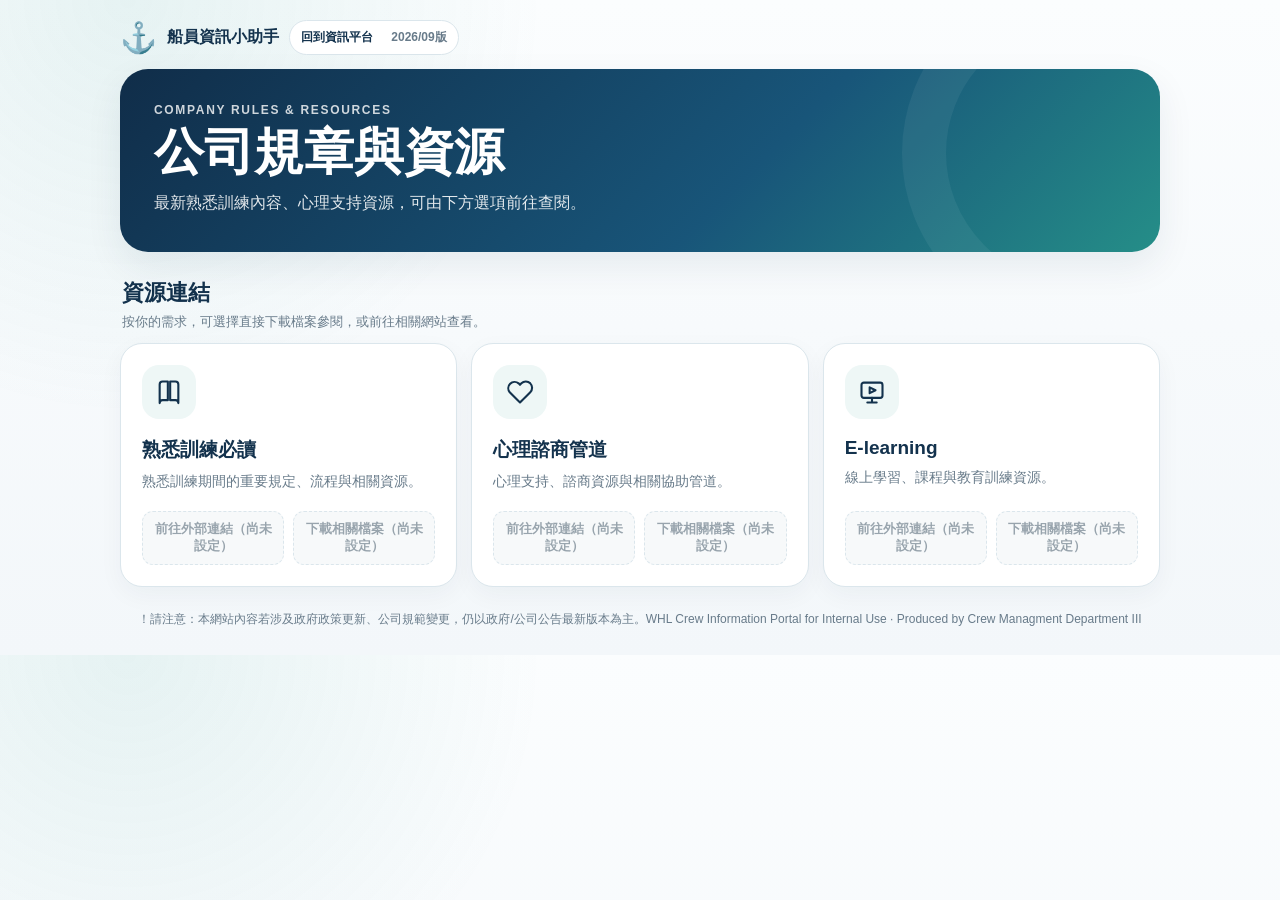
==== pages/company_resources.html @ 29b1fd74 "修改語法" ====
<!doctype html>
<html lang="zh-Hant">
<head>
<meta charset="utf-8">
<meta name="viewport" content="width=device-width,initial-scale=1">
<title>公司規章與資源</title>
<link rel="stylesheet" href="../assets_company_resources/css/styles.css">
</head>
<body>
<div class="wrap">

  <div class="topbar">
    <div class="brand">
      <div class="logo">⚓</div>
      <div>船員資訊小助手</div>
   <div class="ver">
      <!-- 在這裡加入返回平台的連結 -->
      <a href="../index.html" 
         target="_blank"
         style="color: var(--navy); text-decoration: none; font-weight: bold; margin-right: 15px;">
         回到資訊平台
      </a>
     2026/09版</div>
  </div>
  </div>

  <section class="hero">
    <div class="eyebrow">COMPANY RULES & RESOURCES</div>
    <h1>公司規章與資源</h1>
    <p>最新熟悉訓練內容、心理支持資源，可由下方選項前往查閱。</p>
  </section>

  <main>
    <div class="section-head">
      <h2>資源連結</h2>
      <p>按你的需求，可選擇直接下載檔案參閱，或前往相關網站查看。</p>
    </div>

    <div class="resource-grid" id="resourceGrid"></div>
  </main>

  <div class="footer">
    ！請注意：本網站內容若涉及政府政策更新、公司規範變更，仍以政府/公司公告最新版本為主。</dr>WHL Crew Information Portal for Internal Use · Produced by Crew Managment Department III
  </div>

</div>

<script src="../assets_company_resources/js/data.js"></script>
<script src="../assets_company_resources/js/app.js"></script>
</body>
</html>
---- assets_company_resources/css/styles.css ----
:root{
  --navy:#13324d;
  --teal:#2e978e;
  --ink:#193247;
  --muted:#687b8a;
  --line:#dbe6ec;
  --soft:#eef7f6;
  --shadow:0 14px 36px rgba(18,49,77,.08);
}
*{box-sizing:border-box}
html{scroll-behavior:smooth}
body{
  margin:0;
  font-family:-apple-system,BlinkMacSystemFont,"PingFang TC","Noto Sans TC","Microsoft JhengHei",sans-serif;
  color:var(--ink);
  background:radial-gradient(circle at 10% 0%,rgba(46,151,142,.10),transparent 26rem),linear-gradient(180deg,#fbfdfe 0%,#f3f7fa 100%);
}
a{color:inherit}
.wrap{max-width:1080px;margin:auto;padding:20px}
.topbar{display:flex;align-items:center;justify-content:space-between;gap:12px;margin-bottom:14px}
.brand{display:flex;align-items:center;gap:10px;font-weight:850;color:var(--navy)}
.logo{font-size:30px;line-height:1}
.ver{font-size:12px;color:var(--muted);background:#fff;border:1px solid var(--line);border-radius:999px;padding:8px 11px}
.hero{position:relative;overflow:hidden;color:#fff;border-radius:28px;padding:34px;background:linear-gradient(135deg,#102d49,#185579 60%,#258e88);box-shadow:var(--shadow)}
.hero:after{content:"";position:absolute;width:260px;height:260px;right:-90px;top:-90px;border-radius:50%;border:44px solid rgba(255,255,255,.055)}
.eyebrow{font-size:12px;font-weight:800;letter-spacing:.14em;opacity:.8}
h1{margin:8px 0 10px;font-size:clamp(32px,5vw,50px);line-height:1.08}
.hero p{margin:0;max-width:800px;color:rgba(255,255,255,.88);line-height:1.8}
.section-head{margin:26px 2px 12px}
.section-head h2{margin:0;color:var(--navy);font-size:22px}
.section-head p{margin:5px 0 0;color:var(--muted);font-size:13px}
.resource-grid{display:grid;grid-template-columns:repeat(3,1fr);gap:14px}
.resource-card{position:relative;display:flex;flex-direction:column;min-height:210px;padding:21px;border:1px solid var(--line);border-radius:22px;background:#fff;text-decoration:none;box-shadow:0 8px 24px rgba(18,49,77,.045);transition:.18s ease}
.resource-card:hover{
  transform:translateY(-2px);
  border-color:#c7dddd;
  box-shadow:0 12px 28px rgba(18,49,77,.065)
}
.card-top{display:flex;align-items:center;justify-content:space-between;gap:12px;margin-bottom:18px}
.icon{width:54px;height:54px;border-radius:17px;display:grid;place-items:center;background:var(--soft);color:var(--navy)}
.icon svg{width:28px;height:28px;fill:none;stroke:currentColor;stroke-width:1.8;stroke-linecap:round;stroke-linejoin:round}
.arrow{width:34px;height:34px;display:grid;place-items:center;border-radius:50%;background:#f5f9fb;color:var(--navy);font-weight:900;transition:.18s ease}
.resource-card h3{margin:0 0 8px;color:var(--navy);font-size:19px}
.resource-card p{margin:0;color:var(--muted);font-size:13.5px;line-height:1.65}

.action-group{
  margin-top:auto;
  padding-top:18px;
  display:grid;
  grid-template-columns:1fr 1fr;
  gap:9px;
}
.action-btn{
  min-height:42px;
  display:flex;
  align-items:center;
  justify-content:center;
  text-align:center;
  padding:9px 11px;
  border-radius:11px;
  border:1px solid var(--line);
  text-decoration:none;
  font-size:12.5px;
  font-weight:800;
  transition:.18s ease;
}
.action-btn.link{
  background:var(--navy);
  color:#fff;
  border-color:var(--navy);
}
.action-btn.link:hover{
  background:#1b4a6d;
}
.action-btn.download{
  background:var(--soft);
  color:#167a74;
  border-color:#b9ddd9;
}
.action-btn.download:hover{
  background:#e3f3f1;
}
.action-btn.disabled{
  background:#f7f9fa;
  color:#98a4ad;
  border-style:dashed;
  cursor:default;
}

.footer{text-align:center;color:var(--muted);font-size:12px;line-height:1.7;padding:22px 0 6px}
@media(max-width:900px){.resource-grid{grid-template-columns:1fr}}
@media(max-width:560px){.wrap{padding:13px}.hero{padding:24px 19px;border-radius:22px}.topbar{align-items:flex-start}.action-group{grid-template-columns:1fr}}
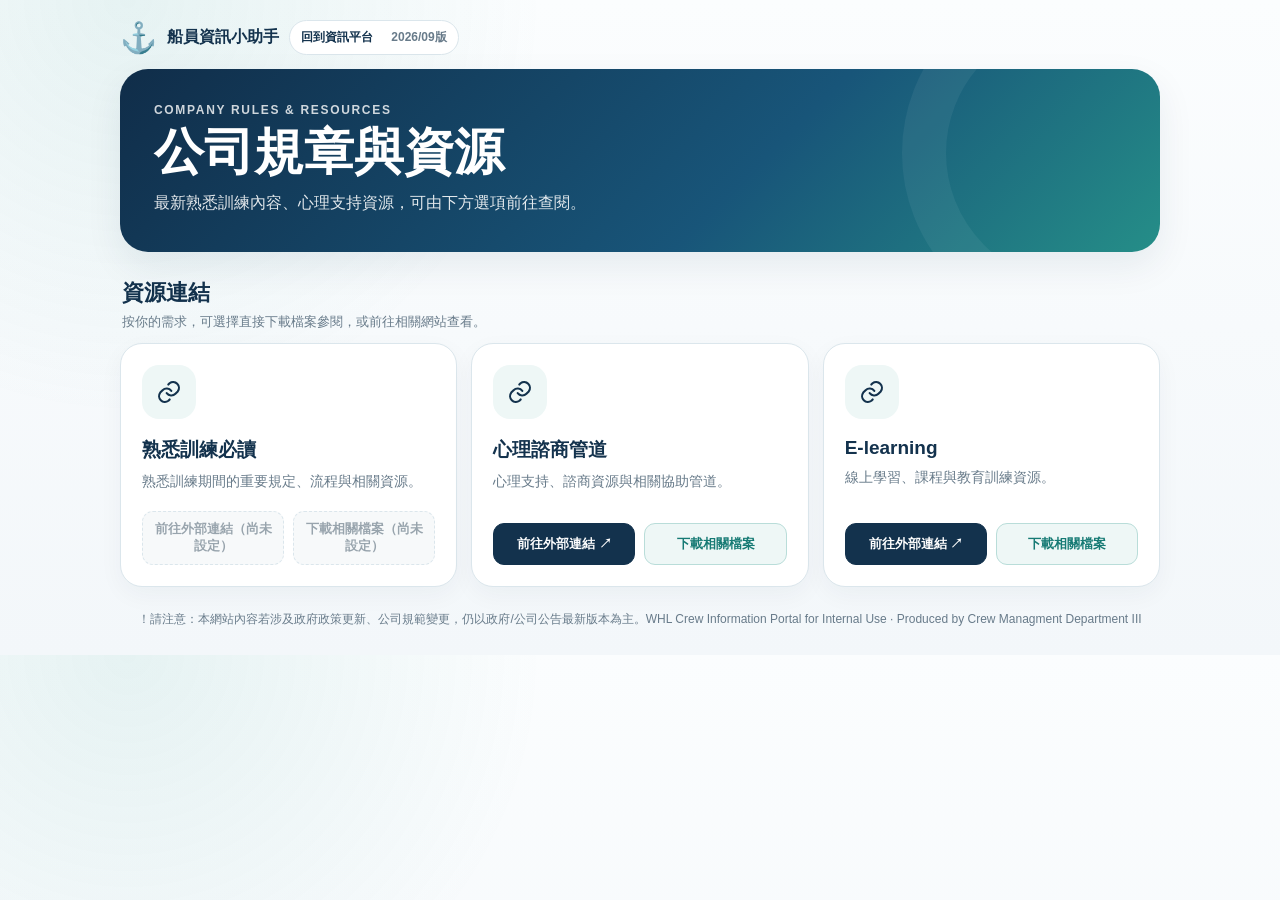
==== commit 39bb7779: "調整語法排版" ====
--- a/pages/company_resources.html
+++ b/pages/company_resources.html
@@ -10,9 +10,7 @@
 <div class="wrap">
 
   <div class="topbar">
-    <div class="brand">
-      <div class="logo">⚓</div>
-      <div>船員資訊小助手</div>
+    <div class="brand"><div class="logo">⚓</div><div>船員資訊小助手</div>
    <div class="ver">
       <!-- 在這裡加入返回平台的連結 -->
       <a href="../index.html" 
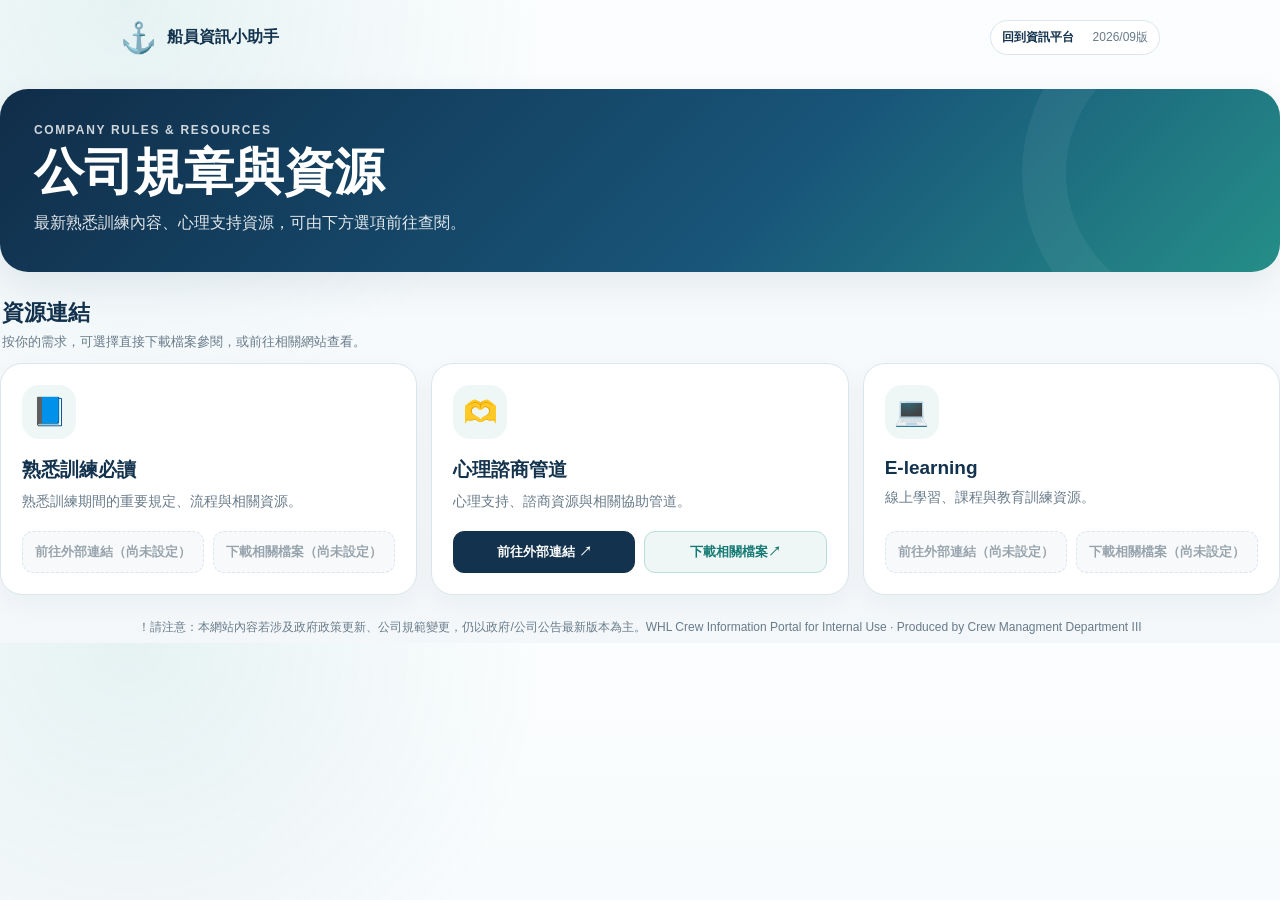
==== commit 35f452a2: "調整上方排版" ====
--- a/pages/company_resources.html
+++ b/pages/company_resources.html
@@ -11,6 +11,8 @@
 
   <div class="topbar">
     <div class="brand"><div class="logo">⚓</div><div>船員資訊小助手</div>
+    </div>
+    
    <div class="ver">
       <!-- 在這裡加入返回平台的連結 -->
       <a href="../index.html" 
--- a/assets_company_resources/css/styles.css
+++ b/assets_company_resources/css/styles.css
@@ -38,8 +38,8 @@
   box-shadow:0 12px 28px rgba(18,49,77,.065)
 }
 .card-top{display:flex;align-items:center;justify-content:space-between;gap:12px;margin-bottom:18px}
-.icon{width:54px;height:54px;border-radius:17px;display:grid;place-items:center;background:var(--soft);color:var(--navy)}
-.icon svg{width:28px;height:28px;fill:none;stroke:currentColor;stroke-width:1.8;stroke-linecap:round;stroke-linejoin:round}
+.icon{width:54px;height:54px;border-radius:17px;display:grid;place-items:center;background:var(--soft);font-size:28px;line-height:1;}
+
 .arrow{width:34px;height:34px;display:grid;place-items:center;border-radius:50%;background:#f5f9fb;color:var(--navy);font-weight:900;transition:.18s ease}
 .resource-card h3{margin:0 0 8px;color:var(--navy);font-size:19px}
 .resource-card p{margin:0;color:var(--muted);font-size:13.5px;line-height:1.65}
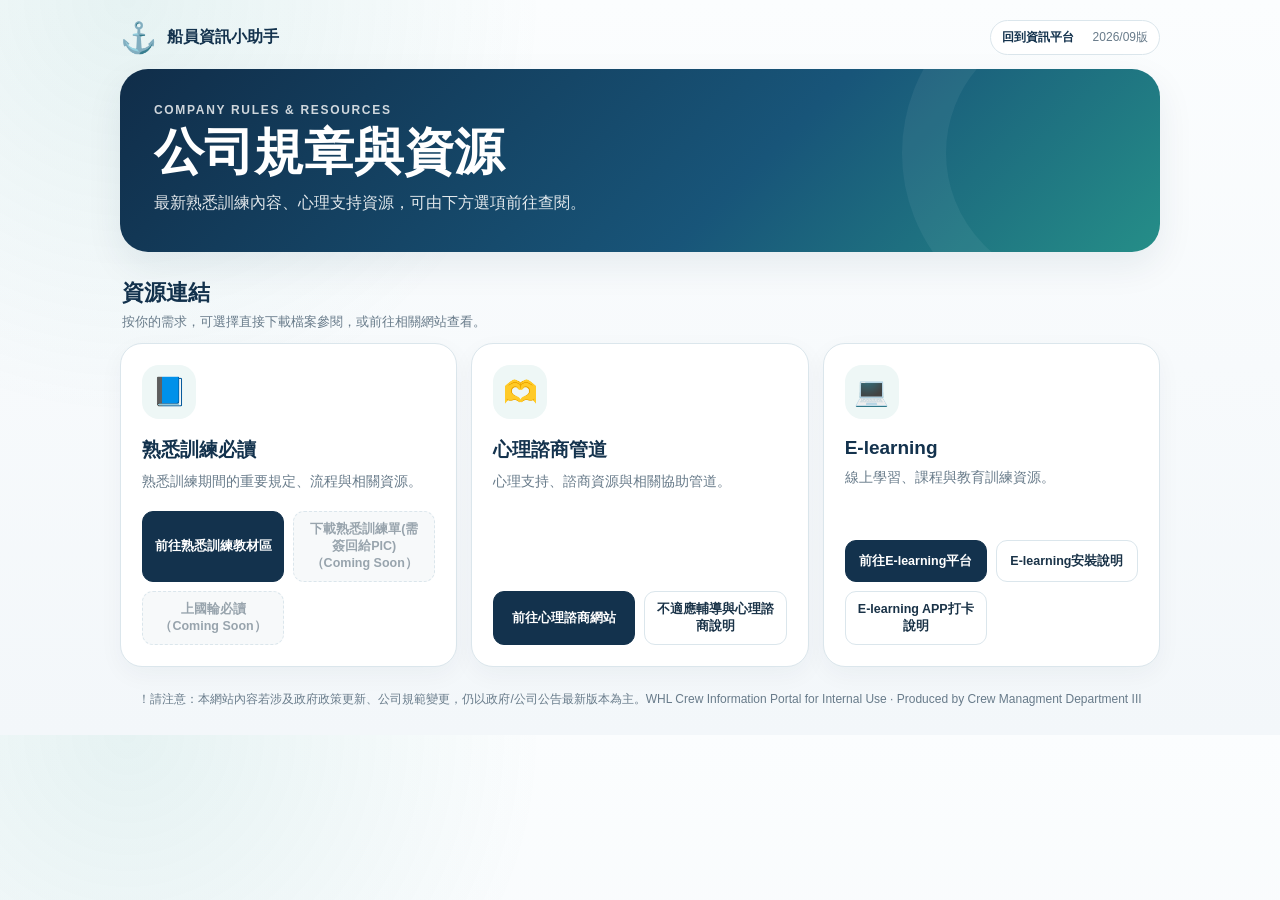
==== commit 79b4626d: "調整排版以改善可讀性" ====
--- a/pages/company_resources.html
+++ b/pages/company_resources.html
@@ -10,9 +10,11 @@
 <div class="wrap">
 
   <div class="topbar">
-    <div class="brand"><div class="logo">⚓</div><div>船員資訊小助手</div>
+    <div class="brand">
+      <div class="logo">⚓</div>
+      <div>船員資訊小助手</div>
     </div>
-    
+
    <div class="ver">
       <!-- 在這裡加入返回平台的連結 -->
       <a href="../index.html" 
@@ -21,7 +23,6 @@
          回到資訊平台
       </a>
      2026/09版</div>
-  </div>
   </div>
 
   <section class="hero">
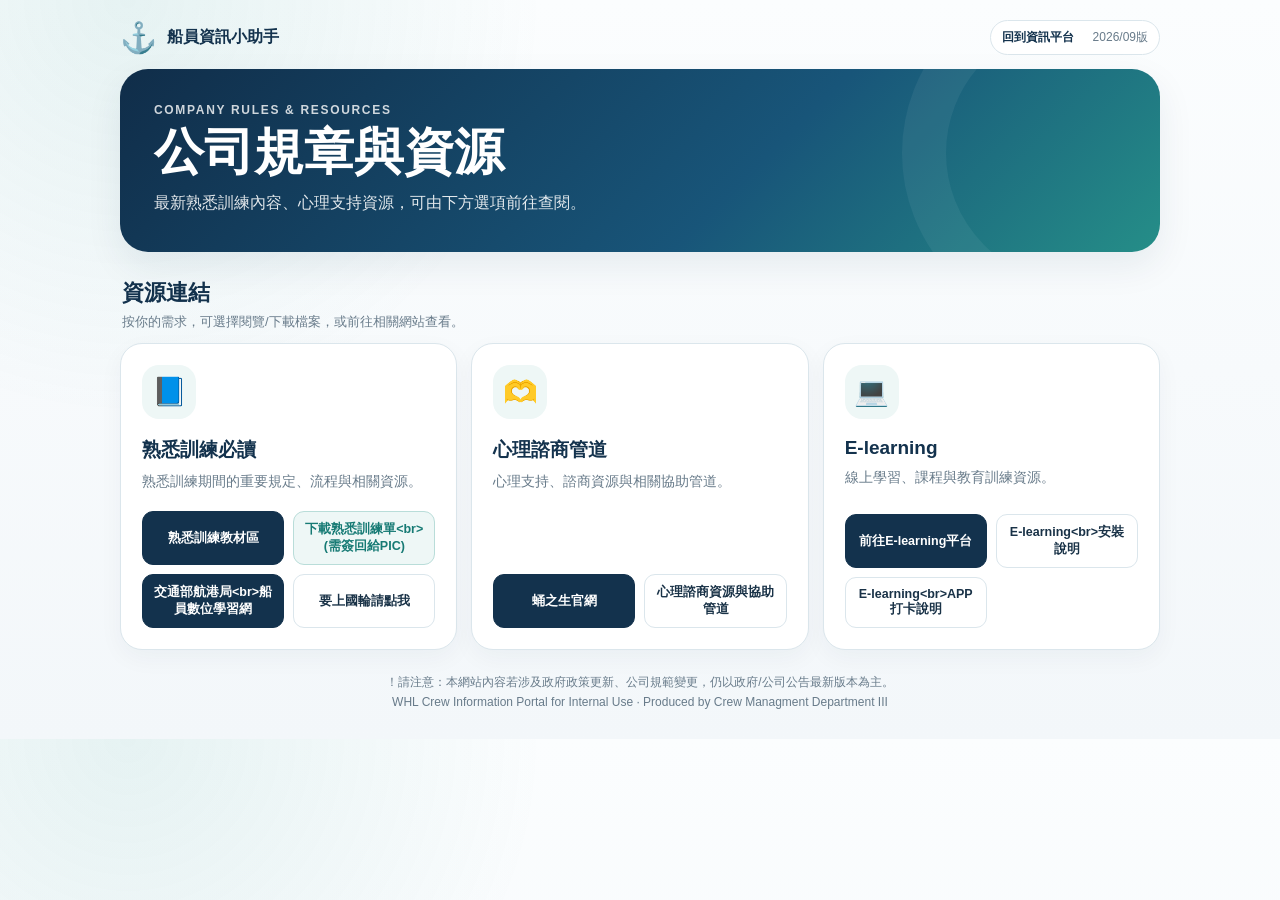
==== commit 56b70b8f: "更新資源連結與說明，改善可讀性" ====
--- a/pages/company_resources.html
+++ b/pages/company_resources.html
@@ -34,14 +34,14 @@
   <main>
     <div class="section-head">
       <h2>資源連結</h2>
-      <p>按你的需求，可選擇直接下載檔案參閱，或前往相關網站查看。</p>
+      <p>按你的需求，可選擇閱覽/下載檔案，或前往相關網站查看。</p>
     </div>
 
     <div class="resource-grid" id="resourceGrid"></div>
   </main>
 
   <div class="footer">
-    ！請注意：本網站內容若涉及政府政策更新、公司規範變更，仍以政府/公司公告最新版本為主。</dr>WHL Crew Information Portal for Internal Use · Produced by Crew Managment Department III
+    ！請注意：本網站內容若涉及政府政策更新、公司規範變更，仍以政府/公司公告最新版本為主。<br>WHL Crew Information Portal for Internal Use · Produced by Crew Managment Department III
   </div>
 
 </div>
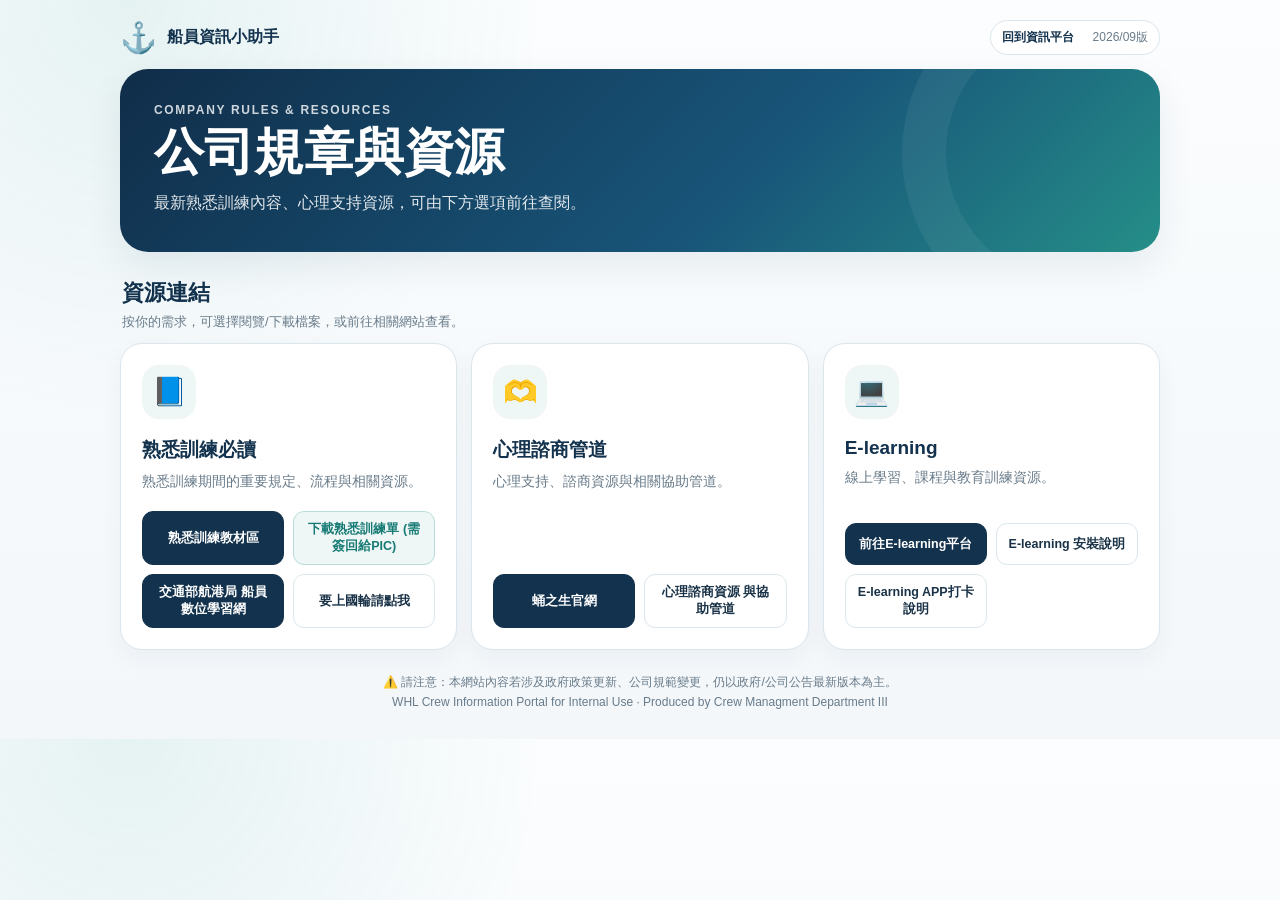
==== commit 6385c042: "改善可讀性：在多個頁面中添加警告符號以強調重要提示" ====
--- a/pages/company_resources.html
+++ b/pages/company_resources.html
@@ -41,7 +41,7 @@
   </main>
 
   <div class="footer">
-    ！請注意：本網站內容若涉及政府政策更新、公司規範變更，仍以政府/公司公告最新版本為主。<br>WHL Crew Information Portal for Internal Use · Produced by Crew Managment Department III
+    ⚠️ 請注意：本網站內容若涉及政府政策更新、公司規範變更，仍以政府/公司公告最新版本為主。<br>WHL Crew Information Portal for Internal Use · Produced by Crew Managment Department III
   </div>
 
 </div>
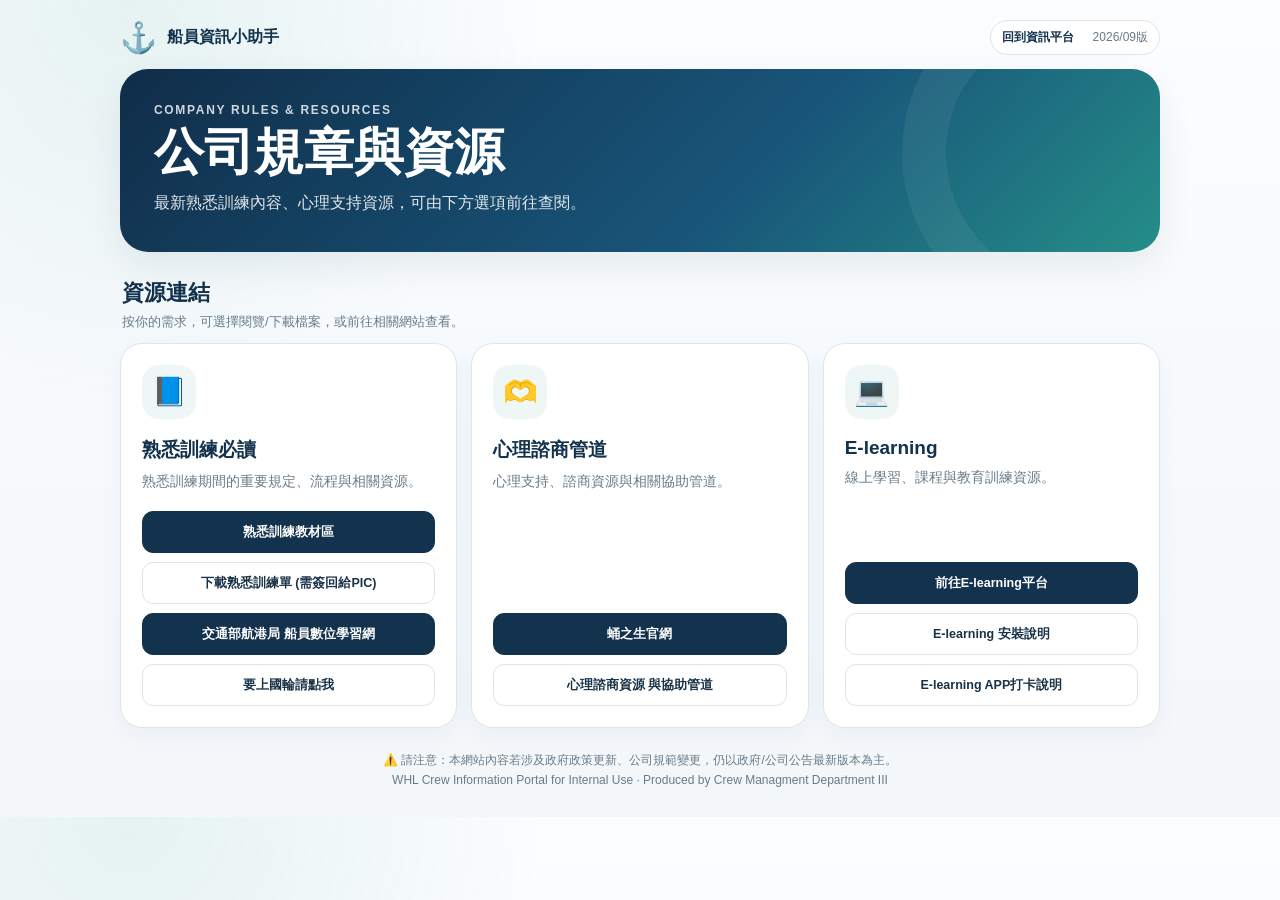
==== commit 03af6512: "更新資源連結類型為預覽，新增手動QA相關腳本以提升用戶體驗" ====
--- a/pages/company_resources.html
+++ b/pages/company_resources.html
@@ -40,6 +40,8 @@
     <div class="resource-grid" id="resourceGrid"></div>
   </main>
 
+  <div id="manualQa"></div>
+
   <div class="footer">
     ⚠️ 請注意：本網站內容若涉及政府政策更新、公司規範變更，仍以政府/公司公告最新版本為主。<br>WHL Crew Information Portal for Internal Use · Produced by Crew Managment Department III
   </div>
@@ -48,5 +50,8 @@
 
 <script src="../assets_company_resources/js/data.js"></script>
 <script src="../assets_company_resources/js/app.js"></script>
+<script src="../assets_company_resources/js/manual-qa-data.js"></script>
+<script src="../assets_company_resources/js/manual-qa.js"></script>
+
 </body>
 </html>
--- a/assets_company_resources/css/styles.css
+++ b/assets_company_resources/css/styles.css
@@ -48,7 +48,7 @@
   margin-top:auto;
   padding-top:18px;
   display:grid;
-  grid-template-columns:1fr 1fr;
+  grid-template-columns:1fr;
   gap:9px;
 }
 .action-btn{
@@ -91,3 +91,363 @@
 .footer{text-align:center;color:var(--muted);font-size:12px;line-height:1.7;padding:22px 0 6px}
 @media(max-width:900px){.resource-grid{grid-template-columns:1fr}}
 @media(max-width:560px){.wrap{padding:13px}.hero{padding:24px 19px;border-radius:22px}.topbar{align-items:flex-start}.action-group{grid-template-columns:1fr}}
+
+/* =========================================================
+   船隊行政作業手冊問答
+   ========================================================= */
+
+.manual-qa-box{
+  margin-top:28px;
+  margin-bottom:28px;
+  padding:28px;
+
+  background:#fff;
+  border:1px solid var(--line);
+  border-radius:22px;
+
+  box-shadow:0 12px 30px rgba(20,48,70,.06);
+}
+
+
+/* 標題區 */
+
+.manual-qa-heading{
+  display:flex;
+  align-items:center;
+  gap:16px;
+  margin-bottom:22px;
+}
+
+.manual-qa-icon{
+  width:56px;
+  height:56px;
+  flex:0 0 56px;
+
+  display:grid;
+  place-items:center;
+
+  border-radius:17px;
+  background:var(--soft);
+
+  font-size:29px;
+  line-height:1;
+}
+
+.manual-qa-heading h2{
+  margin:0;
+
+  color:var(--navy);
+  font-size:22px;
+  font-weight:900;
+  line-height:1.35;
+}
+
+.manual-qa-heading p{
+  margin:6px 0 0;
+
+  color:var(--muted);
+  font-size:14px;
+  line-height:1.65;
+}
+
+
+/* 搜尋區 */
+
+.manual-qa-form{
+  margin-top:6px;
+}
+
+.manual-qa-label{
+  display:block;
+  margin-bottom:8px;
+
+  color:var(--navy);
+  font-size:14px;
+  font-weight:800;
+}
+
+.manual-qa-input-row{
+  display:grid;
+  grid-template-columns:1fr auto;
+  gap:10px;
+}
+
+.manual-qa-input{
+  width:100%;
+  min-width:0;
+  height:48px;
+
+  padding:0 15px;
+
+  border:1px solid var(--line);
+  border-radius:12px;
+
+  background:#fbfdff;
+  color:var(--navy);
+
+  font-size:15px;
+  font-family:inherit;
+
+  outline:none;
+  transition:.18s ease;
+}
+
+.manual-qa-input::placeholder{
+  color:#98a4ad;
+}
+
+.manual-qa-input:focus{
+  border-color:#8fc8c4;
+  background:#fff;
+
+  box-shadow:0 0 0 3px rgba(66,153,145,.10);
+}
+
+.manual-qa-submit{
+  min-width:92px;
+  height:48px;
+
+  padding:0 18px;
+
+  border:0;
+  border-radius:12px;
+
+  background:var(--navy);
+  color:#fff;
+
+  font-size:14px;
+  font-weight:800;
+  font-family:inherit;
+
+  cursor:pointer;
+  transition:.18s ease;
+}
+
+.manual-qa-submit:hover{
+  transform:translateY(-1px);
+  opacity:.94;
+}
+
+.manual-qa-submit:active{
+  transform:translateY(0);
+}
+
+.manual-qa-help{
+  margin-top:8px;
+
+  color:var(--muted);
+  font-size:12.5px;
+  line-height:1.6;
+}
+
+
+/* 常用查詢 */
+
+.manual-qa-examples{
+  margin-top:16px;
+
+  display:flex;
+  align-items:center;
+  flex-wrap:wrap;
+  gap:8px;
+}
+
+.manual-qa-examples-title{
+  color:var(--muted);
+  font-size:12.5px;
+  font-weight:700;
+}
+
+.manual-qa-example{
+  padding:7px 11px;
+
+  border:1px solid #bddedb;
+  border-radius:999px;
+
+  background:var(--soft);
+  color:#167a74;
+
+  font-size:12px;
+  font-weight:700;
+  font-family:inherit;
+
+  cursor:pointer;
+  transition:.18s ease;
+}
+
+.manual-qa-example:hover{
+  background:#e6f4f2;
+  border-color:#91cbc6;
+}
+
+
+/* 搜尋狀態 */
+
+.manual-qa-status{
+  margin-top:20px;
+
+  color:var(--muted);
+  font-size:13px;
+  font-weight:700;
+  line-height:1.6;
+}
+
+
+/* 搜尋結果區 */
+
+.manual-qa-results{
+  margin-top:12px;
+
+  display:grid;
+  gap:12px;
+}
+
+.manual-qa-result{
+  padding:18px;
+
+  border:1px solid var(--line);
+  border-radius:15px;
+
+  background:#fbfdff;
+}
+
+.manual-qa-result-top{
+  display:flex;
+  align-items:center;
+  gap:8px;
+
+  margin-bottom:10px;
+}
+
+.manual-qa-result-no{
+  width:28px;
+  height:28px;
+
+  display:grid;
+  place-items:center;
+
+  border-radius:9px;
+
+  background:var(--soft);
+  color:#167a74;
+
+  font-size:12px;
+  font-weight:900;
+}
+
+.manual-qa-relevance{
+  padding:5px 9px;
+
+  border-radius:999px;
+
+  background:#edf7f6;
+  color:#31827d;
+
+  font-size:11px;
+  font-weight:800;
+}
+
+.manual-qa-result h3{
+  margin:0 0 10px;
+
+  color:var(--navy);
+  font-size:16px;
+  font-weight:900;
+  line-height:1.55;
+}
+
+.manual-qa-answer{
+  color:#44596a;
+  font-size:14px;
+  line-height:1.8;
+}
+
+.manual-qa-source{
+  margin-top:12px;
+  padding-top:10px;
+
+  border-top:1px solid var(--line);
+
+  color:var(--muted);
+  font-size:11.5px;
+  line-height:1.6;
+}
+
+
+/* 全文搜尋備援結果 */
+
+.manual-qa-result-fallback{
+  background:#fffdf8;
+}
+
+/* NOTE */
+
+.manual-qa-note{
+  margin-top:20px;
+  padding:14px 16px;
+
+  border:1px solid #ead27b;
+  border-radius:13px;
+
+  background:#fff8df;
+  color:#4b4a3c;
+
+  font-size:12.5px;
+  line-height:1.7;
+}
+
+.manual-qa-note strong{
+  color:var(--navy);
+}
+
+
+/* 資料庫尚未載入 */
+
+.manual-qa-error{
+  padding:16px;
+
+  border:1px solid #e6b7b7;
+  border-radius:12px;
+
+  background:#fff5f5;
+  color:#9b3c3c;
+
+  font-size:13px;
+  line-height:1.6;
+}
+
+
+/* 手機版 */
+
+@media(max-width:650px){
+  .manual-qa-box{
+    padding:20px 16px;
+    border-radius:18px;
+  }
+  .manual-qa-heading{
+    align-items:flex-start;
+  }
+  .manual-qa-icon{
+    width:48px;
+    height:48px;
+    flex-basis:48px;
+    font-size:25px;
+    border-radius:14px;
+  }
+  .manual-qa-heading h2{
+    font-size:19px;
+  }
+  .manual-qa-input-row{
+    grid-template-columns:1fr;
+  }
+  .manual-qa-submit{
+    width:100%;
+  }
+  .manual-qa-examples{
+    align-items:flex-start;
+  }
+  .manual-qa-result{
+    padding:15px;
+  }
+
+}
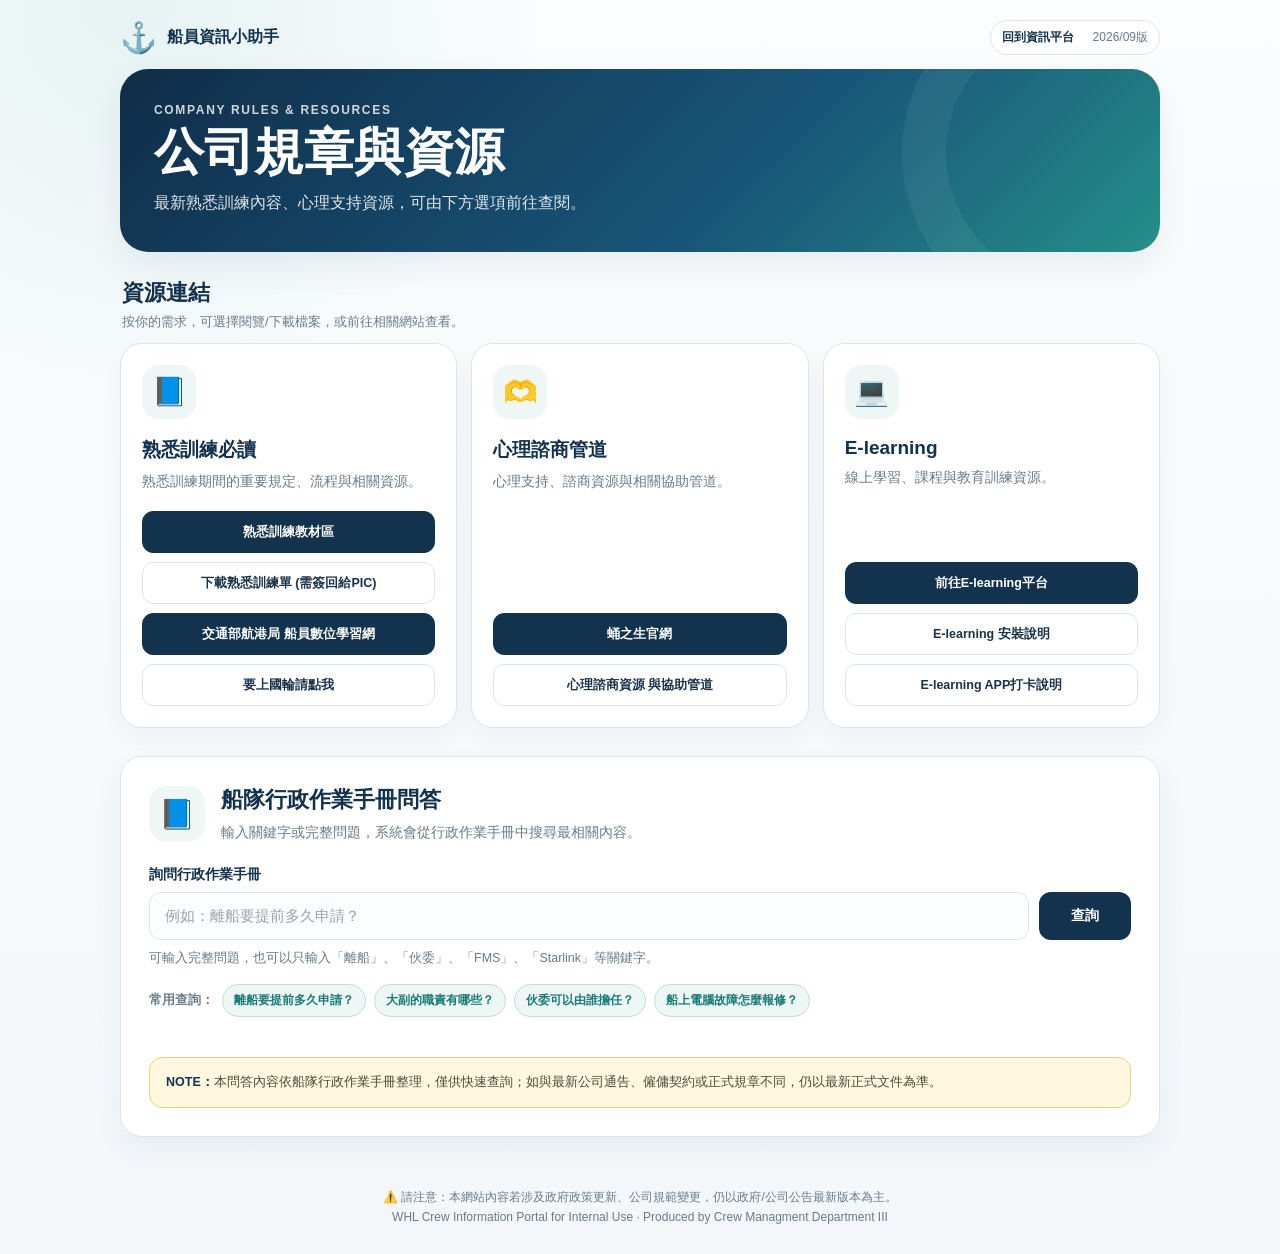
==== commit d7408e10: "調整船隊行政作業手冊問答區塊的註解位置以改善代碼可讀性" ====
--- a/pages/company_resources.html
+++ b/pages/company_resources.html
@@ -38,10 +38,11 @@
     </div>
 
     <div class="resource-grid" id="resourceGrid"></div>
+
+    <!-- 船隊行政作業手冊問答 -->
+    <div id="manualQa"></div>
+
   </main>
-
-  <div id="manualQa"></div>
-
   <div class="footer">
     ⚠️ 請注意：本網站內容若涉及政府政策更新、公司規範變更，仍以政府/公司公告最新版本為主。<br>WHL Crew Information Portal for Internal Use · Produced by Crew Managment Department III
   </div>
